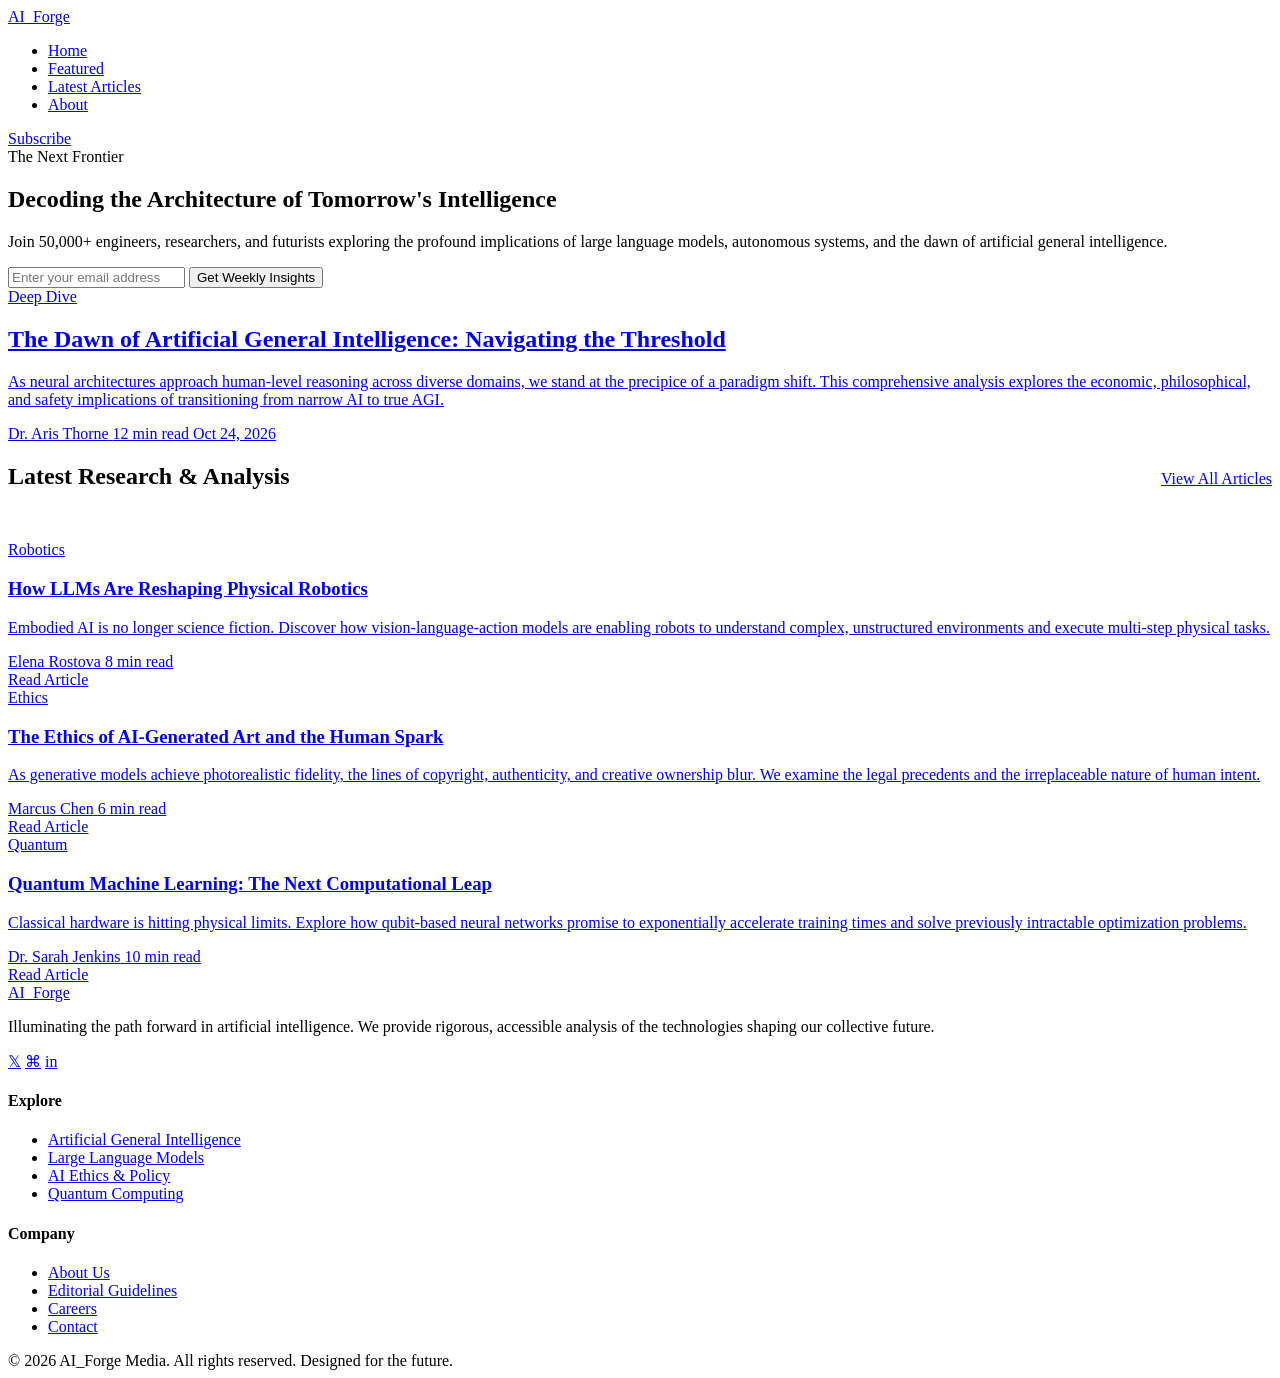
==== index.html @ b4e3f288 "Create index.html" ====
<!DOCTYPE html>
<html lang="en">
<head>
    <meta charset="UTF-8">
    <meta name="viewport" content="width=device-width, initial-scale=1.0">
    <meta name="description" content="AI_Forge: Exploring the frontiers of Artificial Intelligence, LLMs, and the future of technology.">
    <title>AI_Forge | The Future of Artificial Intelligence</title>
    
    <!-- Google Fonts -->
    <link rel="preconnect" href="https://fonts.googleapis.com">
    <link rel="preconnect" href="https://fonts.gstatic.com" crossorigin>
    <link href="https://fonts.googleapis.com/css2?family=Inter:wght@400;500;600&family=Space+Grotesk:wght@500;600;700;800&display=swap" rel="stylesheet">
    
    <!-- Stylesheet -->
    <link rel="stylesheet" href="style.css">
</head>
<body>

    <!-- Navigation -->
    <header class="site-header">
        <div class="container nav-container">
            <a href="index.html" class="logo">AI_<span>Forge</span></a>
            <nav>
                <ul class="nav-links">
                    <li><a href="index.html">Home</a></li>
                    <li><a href="#featured">Featured</a></li>
                    <li><a href="#latest">Latest Articles</a></li>
                    <li><a href="#about">About</a></li>
                </ul>
            </nav>
            <a href="#newsletter" class="btn-glow">Subscribe</a>
        </div>
    </header>

    <main>
        <!-- Hero Section -->
        <section class="hero">
            <div class="hero-orb"></div>
            <div class="container hero-content">
                <span class="tag">The Next Frontier</span>
                <h1>Decoding the Architecture of Tomorrow's Intelligence</h1>
                <p>Join 50,000+ engineers, researchers, and futurists exploring the profound implications of large language models, autonomous systems, and the dawn of artificial general intelligence.</p>
                
                <form class="newsletter-form" id="newsletter">
                    <input type="email" class="newsletter-input" placeholder="Enter your email address" required aria-label="Email address">
                    <button type="submit" class="btn-glow">Get Weekly Insights</button>
                </form>
            </div.>
        </section>

        <!-- Featured Post -->
        <section class="container featured-post" id="featured">
            <a href="blog.html" class="featured-card">
                <div class="featured-image"></div>
                <div class="featured-content">
                    <span class="tag purple">Deep Dive</span>
                    <h2>The Dawn of Artificial General Intelligence: Navigating the Threshold</h2>
                    <p>As neural architectures approach human-level reasoning across diverse domains, we stand at the precipice of a paradigm shift. This comprehensive analysis explores the economic, philosophical, and safety implications of transitioning from narrow AI to true AGI.</p>
                    <div class="meta">
                        <span>Dr. Aris Thorne</span>
                        <span class="meta-dot"></span>
                        <span>12 min read</span>
                        <span class="meta-dot"></span>
                        <span>Oct 24, 2026</span
                    </div>
                </div>
            </a>
        </section>

        <!-- Blog Grid -->
        <section class="container section-padding" id="latest">
            <div style="display: flex; justify-content: space-between; align-items: baseline; margin-bottom: 2rem;">
                <h2>Latest Research & Analysis</h2>
                <a href="#" class="read-more">View All Articles</a>
            </div>
            
            <div class="blog-grid">
                <!-- Post 1 -->
                <article class="post-card">
                    <a href="blog.html">
                        <div class="post-image"></div>
                        <div class="post-content">
                            <span class="tag">Robotics</span>
                            <h3>How LLMs Are Reshaping Physical Robotics</h3>
                            <p>Embodied AI is no longer science fiction. Discover how vision-language-action models are enabling robots to understand complex, unstructured environments and execute multi-step physical tasks.</p>
                            <div class="meta">
                                <span>Elena Rostova</span>
                                <span class="meta-dot"></span>
                                <span>8 min read</span>
                            </div>
                            <span class="read-more" style="margin-top: 1.5rem;">Read Article</span>
                        </div>
                    </a>
                </article>

                <!-- Post 2 -->
                <article class="post-card">
                    <a href="blog.html">
                        <div class="post-image"></div>
                        <div class="post-content">
                            <span class="tag purple">Ethics</span>
                            <h3>The Ethics of AI-Generated Art and the Human Spark</h3>
                            <p>As generative models achieve photorealistic fidelity, the lines of copyright, authenticity, and creative ownership blur. We examine the legal precedents and the irreplaceable nature of human intent.</p>
                            <div class="meta">
                                <span>Marcus Chen</span>
                                <span class="meta-dot"></span>
                                <span>6 min read</span>
                            </div>
                            <span class="read-more" style="margin-top: 1.5rem;">Read Article</span>
                        </div>
                    </a>
                </article>

                <!-- Post 3 -->
                <article class="post-card">
                    <a href="blog.html">
                        <div class="post-image"></div>
                        <div class="post-content">
                            <span class="tag">Quantum</span>
                            <h3>Quantum Machine Learning: The Next Computational Leap</h3>
                            <p>Classical hardware is hitting physical limits. Explore how qubit-based neural networks promise to exponentially accelerate training times and solve previously intractable optimization problems.</p>
                            <div class="meta">
                                <span>Dr. Sarah Jenkins</span>
                                <span class="meta-dot"></span>
                                <span>10 min read</span>
                            </div>
                            <span class="read-more" style="margin-top: 1.5rem;">Read Article</span>
                        </div>
                    </a>
                </article>
            </div>
        </section>
    </main>

    <!-- Footer -->
    <footer class="site-footer" id="about">
        <div class="container">
            <div class="footer-grid">
                <div class="footer-brand">
                    <a href="index.html" class="logo">AI_<span>Forge</span></a>
                    <p>Illuminating the path forward in artificial intelligence. We provide rigorous, accessible analysis of the technologies shaping our collective future.</p>
                    <div class="social-icons">
                        <a href="#" class="social-icon" aria-label="Twitter">𝕏</a>
                        <a href="#" class="social-icon" aria-label="GitHub">⌘</a>
                        <a href="#" class="social-icon" aria-label="LinkedIn">in</a>
                    </div>
                </div>
                
                <div>
                    <h4 class="footer-heading">Explore</h4>
                    <ul class="footer-links">
                        <li><a href="#">Artificial General Intelligence</a></li>
                        <li><a href="#">Large Language Models</a></li>
                        <li><a href="#">AI Ethics & Policy</a></li>
                        <li><a href="#">Quantum Computing</a></li>
                    </ul>
                </div>
                
                <div>
                    <h4 class="footer-heading">Company</h4>
                    <ul class="footer-links">
                        <li><a href="#">About Us</a></li>
                        <li><a href="#">Editorial Guidelines</a></li>
                        <li><a href="#">Careers</a></li>
                        <li><a href="#">Contact</a></li>
                    </ul>
                </div>
            </div>
            
            <div class="copyright">
                &copy; 2026 AI_Forge Media. All rights reserved. Designed for the future.
            </div>
        </div>
    </footer>

</body>
</html>
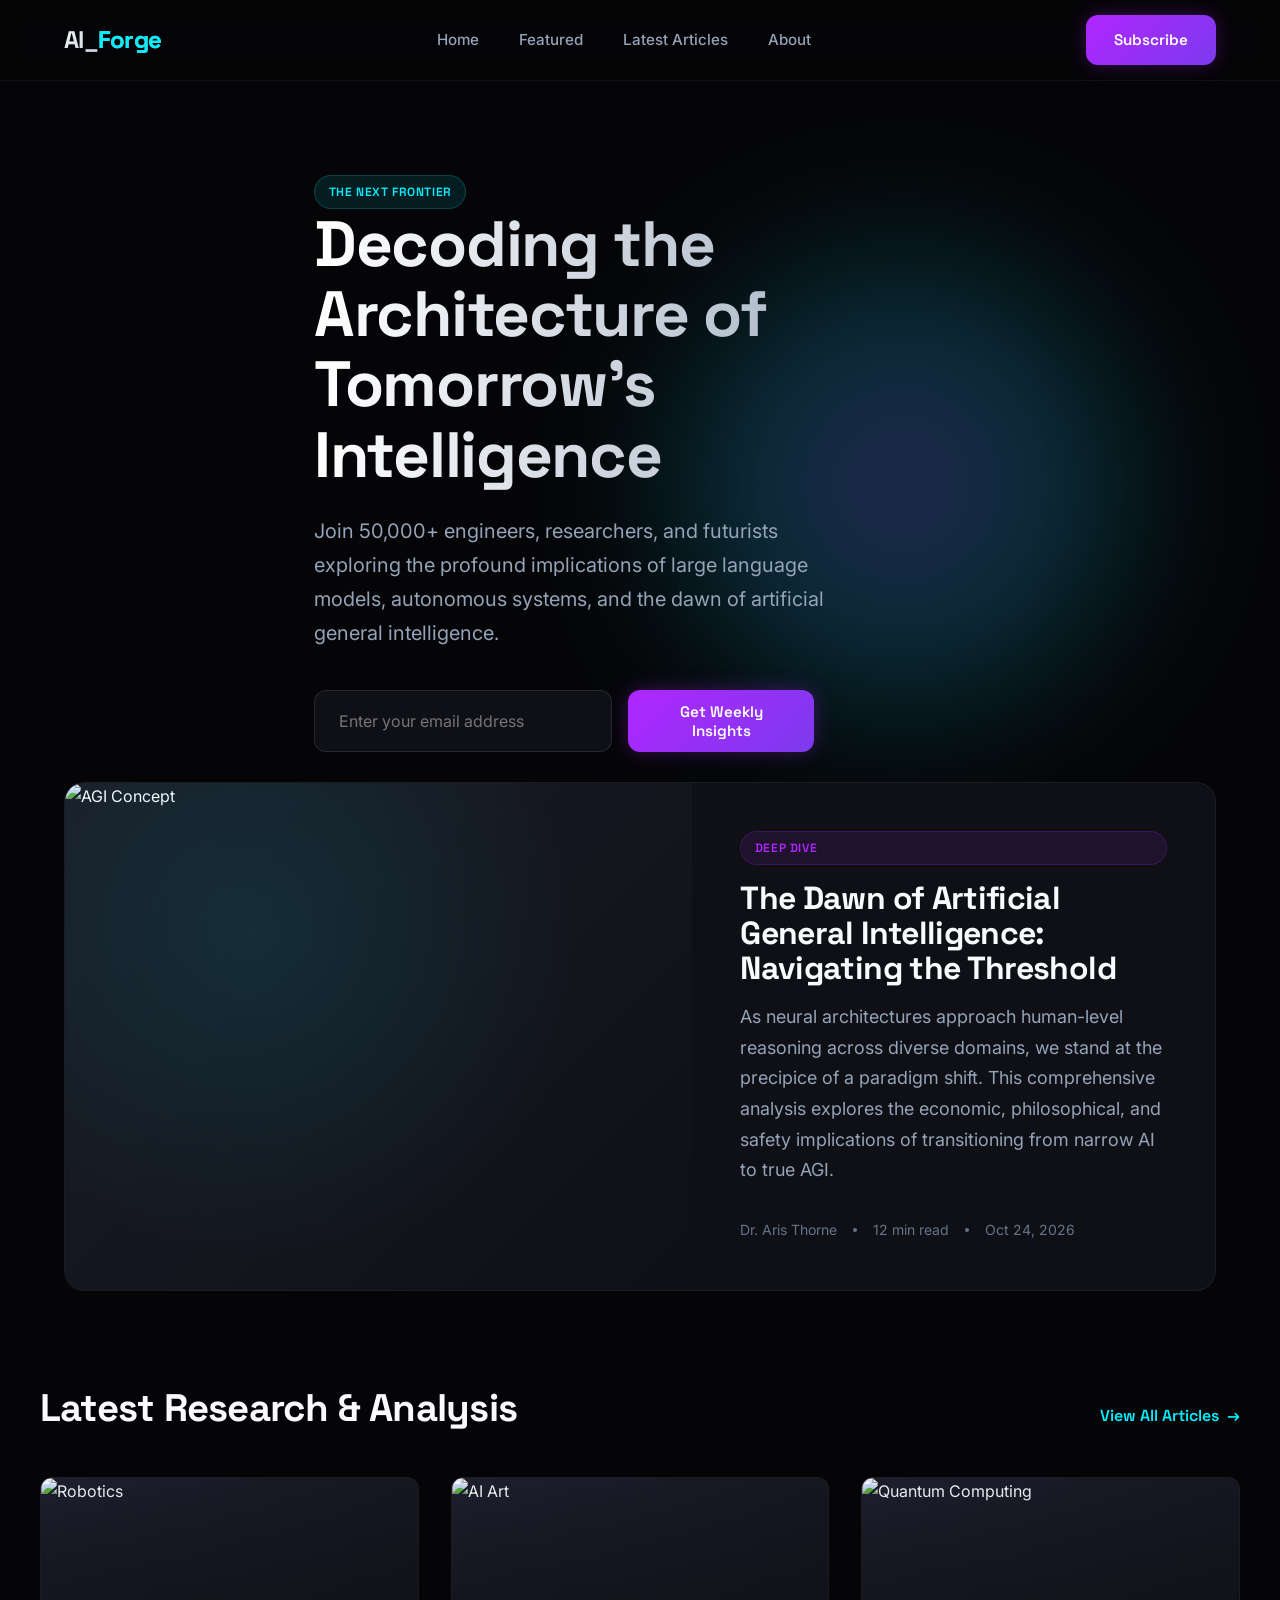
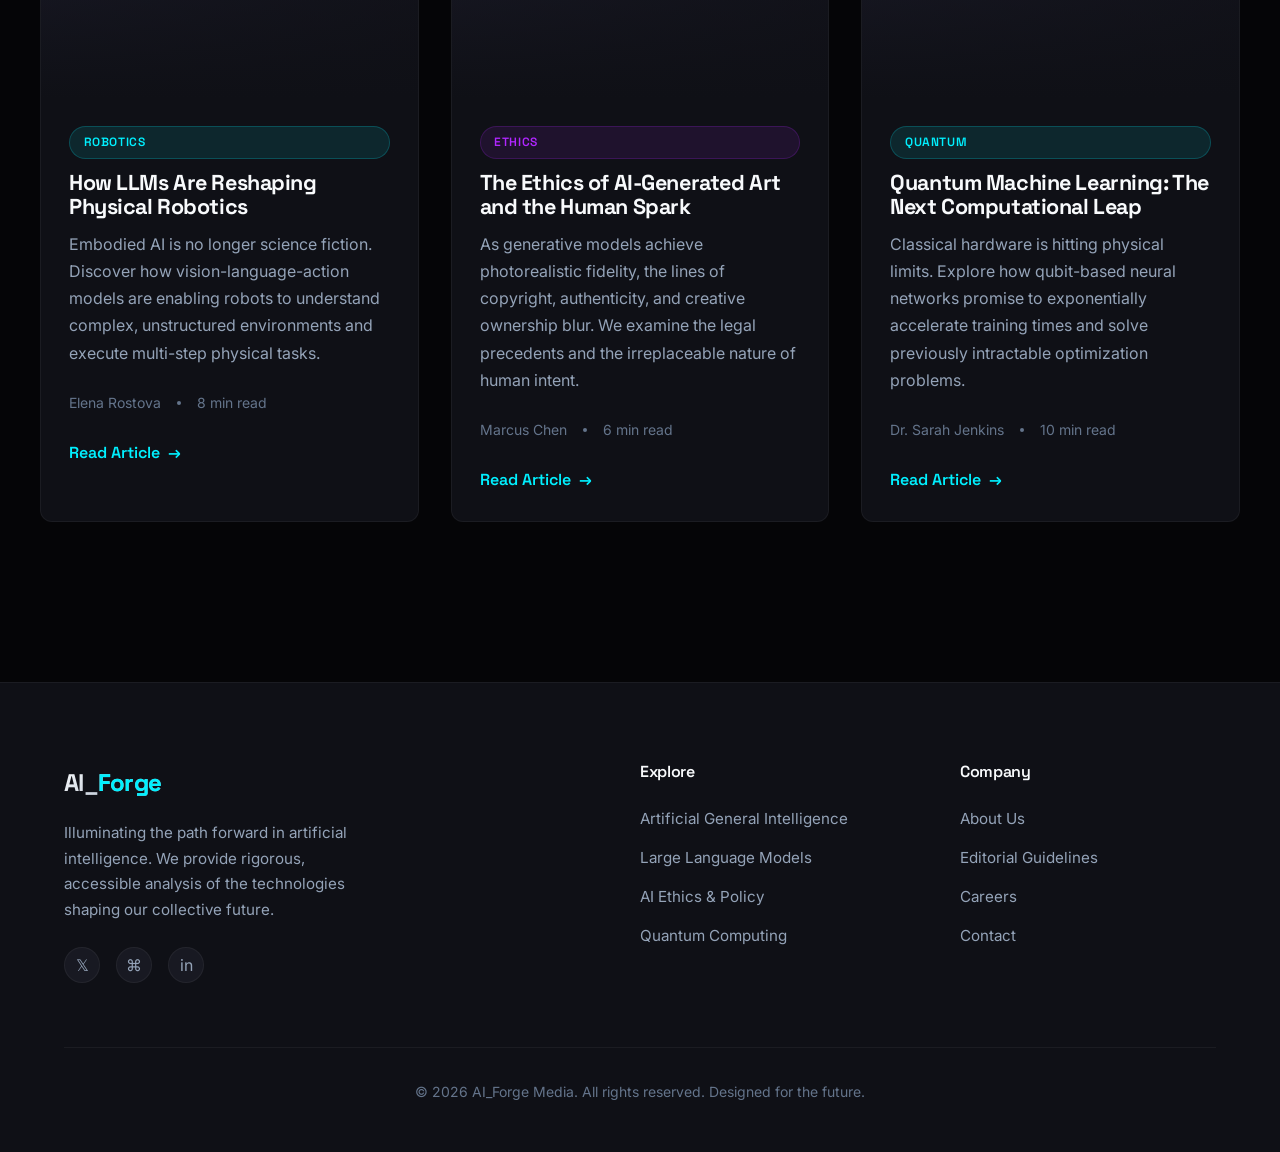
==== commit 99527215: "Fix HTML tags and add images to posts Fixed HTML structure by correcting closing tags and added imag" ====
--- a/index.html
+++ b/index.html
@@ -45,13 +45,15 @@
                     <input type="email" class="newsletter-input" placeholder="Enter your email address" required aria-label="Email address">
                     <button type="submit" class="btn-glow">Get Weekly Insights</button>
                 </form>
-            </div.>
+            </div> <!-- FIXED: Changed </div.> to </div> -->
         </section>
 
         <!-- Featured Post -->
         <section class="container featured-post" id="featured">
             <a href="blog.html" class="featured-card">
-                <div class="featured-image"></div>
+                <div class="featured-image">
+                    <img src="https://images.unsplash.com/photo-1620712943543-bcc4688e7485?auto=format&fit=crop&w=1200&q=80" alt="AGI Concept">
+                </div>
                 <div class="featured-content">
                     <span class="tag purple">Deep Dive</span>
                     <h2>The Dawn of Artificial General Intelligence: Navigating the Threshold</h2>
@@ -61,7 +63,7 @@
                         <span class="meta-dot"></span>
                         <span>12 min read</span>
                         <span class="meta-dot"></span>
-                        <span>Oct 24, 2026</span
+                        <span>Oct 24, 2026</span> <!-- FIXED: Added missing > -->
                     </div>
                 </div>
             </a>
@@ -78,7 +80,9 @@
                 <!-- Post 1 -->
                 <article class="post-card">
                     <a href="blog.html">
-                        <div class="post-image"></div>
+                        <div class="post-image">
+                            <img src="https://images.unsplash.com/photo-1561557944-6e7860d1a7eb?auto=format&fit=crop&w=800&q=80" alt="Robotics">
+                        </div>
                         <div class="post-content">
                             <span class="tag">Robotics</span>
                             <h3>How LLMs Are Reshaping Physical Robotics</h3>
@@ -96,7 +100,9 @@
                 <!-- Post 2 -->
                 <article class="post-card">
                     <a href="blog.html">
-                        <div class="post-image"></div>
+                        <div class="post-image">
+                            <img src="https://images.unsplash.com/photo-1547954575-855750c57bd3?auto=format&fit=crop&w=800&q=80" alt="AI Art">
+                        </div>
                         <div class="post-content">
                             <span class="tag purple">Ethics</span>
                             <h3>The Ethics of AI-Generated Art and the Human Spark</h3>
@@ -114,7 +120,9 @@
                 <!-- Post 3 -->
                 <article class="post-card">
                     <a href="blog.html">
-                        <div class="post-image"></div>
+                        <div class="post-image">
+                            <img src="https://images.unsplash.com/photo-1635070041078-e363dbe005cb?auto=format&fit=crop&w=800&q=80" alt="Quantum Computing">
+                        </div>
                         <div class="post-content">
                             <span class="tag">Quantum</span>
                             <h3>Quantum Machine Learning: The Next Computational Leap</h3>
--- a/style.css
+++ b/style.css
@@ -0,0 +1,909 @@
+/* =========================================
+   1. CSS VARIABLES & RESET
+   ========================================= */
+:root {
+  /* Palette: Deep Obsidian & Charcoal */
+  --bg-primary: #050507;
+  --bg-secondary: #0f1016;
+  --bg-tertiary: #181922;
+  
+  /* Typography: Crisp Slate & White */
+  --text-primary: #f8fafc;
+  --text-secondary: #94a3b8;
+  --text-muted: #64748b;
+  
+  /* Accents: Neon Cyan, Purple, Radioactive Green */
+  --accent-cyan: #00f0ff;
+  --accent-purple: #b026ff;
+  --accent-green: #39ff14;
+  
+  /* Typography */
+  --font-heading: 'Space Grotesk', sans-serif;
+  --font-body: 'Inter', sans-serif;
+  
+  /* Spacing & Radii */
+  --radius-sm: 8px;
+  --radius-md: 12px;
+  --radius-lg: 20px;
+  --radius-full: 9999px;
+  
+  /* Transitions */
+  --ease-out: cubic-bezier(0.16, 1, 0.3, 1);
+  --transition-fast: 0.2s var(--ease-out);
+  --transition-smooth: 0.4s var(--ease-out);
+  
+  /* Glows */
+  --glow-cyan: 0 0 20px rgba(0, 240, 255, 0.15), 0 0 40px rgba(0, 240, 255, 0.05);
+  --glow-purple: 0 0 20px rgba(176, 38, 255, 0.2), 0 0 60px rgba(176, 38, 255, 0.1);
+}
+
+*, *::before, *::after {
+  box-sizing: border-box;
+  margin: 0;
+  padding: 0;
+}
+
+html {
+  scroll-behavior: smooth;
+  font-size: 16px;
+}
+
+body {
+  background-color: var(--bg-primary);
+  color: var(--text-primary);
+  font-family: var(--font-body);
+  line-height: 1.7;
+  -webkit-font-smoothing: antialiased;
+  overflow-x: hidden;
+}
+
+/* =========================================
+   2. TYPOGRAPHY
+   ========================================= */
+h1, h2, h3, h4, h5, h6 {
+  font-family: var(--font-heading);
+  font-weight: 700;
+  line-height: 1.1;
+  letter-spacing: -0.02em;
+  color: var(--text-primary);
+}
+
+h1 { font-size: clamp(2.5rem, 5vw, 4.5rem); }
+h2 { font-size: clamp(1.8rem, 3vw, 2.5rem); }
+h3 { font-size: 1.5rem; }
+
+p {
+  color: var(--text-secondary);
+  margin-bottom: 1.5rem;
+  font-size: 1.125rem;
+}
+
+a {
+  color: inherit;
+  text-decoration: none;
+  transition: color var(--transition-fast);
+}
+
+/* =========================================
+   3. UTILITIES & LAYOUT
+   ========================================= */
+.container {
+  width: 100%;
+  max-width: 1200px;
+  margin: 0 auto;
+  padding: 0 1.5rem;
+}
+
+.section-padding {
+  padding: 6rem 0;
+}
+
+.tag {
+  display: inline-block;
+  padding: 0.35rem 0.85rem;
+  background: rgba(0, 240, 255, 0.1);
+  color: var(--accent-cyan);
+  font-family: var(--font-heading);
+  font-size: 0.75rem;
+  font-weight: 600;
+  letter-spacing: 0.05em;
+  text-transform: uppercase;
+  border-radius: var(--radius-full);
+  border: 1px solid rgba(0, 240, 255, 0.2);
+}
+
+.tag.purple {
+  background: rgba(176, 38, 255, 0.1);
+  color: var(--accent-purple);
+  border-color: rgba(176, 38, 255, 0.2);
+}
+
+/* =========================================
+   4. NAVIGATION
+   ========================================= */
+.site-header {
+  position: sticky;
+  top: 0;
+  z-index: 100;
+  background: rgba(5, 5, 7, 0.7);
+  backdrop-filter: blur(16px);
+  -webkit-backdrop-filter: blur(16px);
+  border-bottom: 1px solid rgba(255, 255, 255, 0.05);
+}
+
+.nav-container {
+  display: flex;
+  justify-content: space-between;
+  align-items: center;
+  height: 80px;
+}
+
+.logo {
+  font-family: var(--font-heading);
+  font-size: 1.5rem;
+  font-weight: 800;
+  letter-spacing: -0.03em;
+  background: linear-gradient(135deg, var(--text-primary) 0%, var(--text-secondary) 100%);
+  -webkit-background-clip: text;
+  -webkit-text-fill-color: transparent;
+}
+
+.logo span {
+  color: var(--accent-cyan);
+  -webkit-text-fill-color: var(--accent-cyan);
+}
+
+.nav-links {
+  display: flex;
+  gap: 2.5rem;
+  list-style: none;
+}
+
+.nav-links a {
+  font-size: 0.95rem;
+  font-weight: 500;
+  color: var(--text-secondary);
+  position: relative;
+}
+
+.nav-links a::after {
+  content: '';
+  position: absolute;
+  bottom: -4px;
+  left: 0;
+  width: 0;
+  height: 2px;
+  background: var(--accent-cyan);
+  transition: width var(--transition-smooth);
+  box-shadow: var(--glow-cyan);
+}
+
+.nav-links a:hover {
+  color: var(--text-primary);
+}
+
+.nav-links a:hover::after {
+  width: 100%;
+}
+
+.btn-glow {
+  display: inline-flex;
+  align-items: center;
+  justify-content: center;
+  padding: 0.75rem 1.75rem;
+  background: linear-gradient(135deg, var(--accent-purple), #7c3aed);
+  color: white;
+  font-family: var(--font-heading);
+  font-weight: 600;
+  font-size: 0.95rem;
+  border-radius: var(--radius-md);
+  border: none;
+  cursor: pointer;
+  transition: all var(--transition-smooth);
+  box-shadow: 0 0 20px rgba(176, 38, 255, 0.3);
+}
+
+.btn-glow:hover {
+  transform: translateY(-2px);
+  box-shadow: 0 0 30px rgba(176, 38, 255, 0.5), 0 0 60px rgba(0, 240, 255, 0.2);
+}
+
+/* =========================================
+   5. HERO SECTION
+   ========================================= */
+.hero {
+  position: relative;
+  min-height: 85vh;
+  display: flex;
+  align-items: center;
+  overflow: hidden;
+  padding: 4rem 0;
+}
+
+.hero-content {
+  position: relative;
+  z-index: 2;
+  max-width: 700px;
+  animation: fade-in-up 0.8s var(--ease-out) forwards;
+}
+
+.hero h1 {
+  margin-bottom: 1.5rem;
+  background: linear-gradient(to right, #fff 0%, #94a3b8 100%);
+  -webkit-background-clip: text;
+  -webkit-text-fill-color: transparent;
+}
+
+.hero p {
+  font-size: 1.25rem;
+  margin-bottom: 2.5rem;
+  max-width: 550px;
+}
+
+.newsletter-form {
+  display: flex;
+  gap: 1rem;
+  max-width: 500px;
+}
+
+.newsletter-input {
+  flex: 1;
+  padding: 1rem 1.5rem;
+  background: var(--bg-secondary);
+  border: 1px solid rgba(255, 255, 255, 0.1);
+  border-radius: var(--radius-md);
+  color: var(--text-primary);
+  font-family: var(--font-body);
+  font-size: 1rem;
+  transition: all var(--transition-fast);
+}
+
+.newsletter-input:focus {
+  outline: none;
+  border-color: var(--accent-cyan);
+  box-shadow: var(--glow-cyan);
+}
+
+/* Abstract Orb */
+.hero-orb {
+  position: absolute;
+  top: 20%;
+  right: 10%;
+  width: 500px;
+  height: 500px;
+  background: radial-gradient(circle, var(--accent-purple) 0%, var(--accent-cyan) 50%, transparent 70%);
+  filter: blur(80px);
+  opacity: 0.25;
+  z-index: 1;
+  animation: orb-float 10s ease-in-out infinite, orb-pulse 6s ease-in-out infinite alternate;
+  pointer-events: none;
+}
+
+@keyframes orb-float {
+  0%, 100% { transform: translate(0, 0) rotate(0deg); }
+  50% { transform: translate(-30px, 40px) rotate(10deg); }
+}
+
+@keyframes orb-pulse {
+  0% { opacity: 0.2; transform: scale(1); }
+  100% { opacity: 0.35; transform: scale(1.15); }
+}
+
+@keyframes fade-in-up {
+  from { opacity: 0; transform: translateY(30px); }
+  to { opacity: 1; transform: translateY(0); }
+}
+
+/* =========================================
+   6. FEATURED POST
+   ========================================= */
+.featured-post {
+  margin-top: -4rem;
+  position: relative;
+  z-index: 10;
+}
+
+.featured-card {
+  display: grid;
+  grid-template-columns: 1.2fr 1fr;
+  background: var(--bg-secondary);
+  border-radius: var(--radius-lg);
+  overflow: hidden;
+  border: 1px solid rgba(255, 255, 255, 0.05);
+  transition: all var(--transition-smooth);
+}
+
+.featured-card:hover {
+  transform: translateY(-5px);
+  border-color: rgba(0, 240, 255, 0.2);
+  box-shadow: var(--glow-cyan);
+}
+
+.featured-image {
+  background: linear-gradient(135deg, #1a1b26 0%, #0f1016 100%);
+  min-height: 400px;
+  position: relative;
+  overflow: hidden;
+}
+
+/* NEW: Image styling to fill the placeholder perfectly */
+.featured-image img, 
+.post-image img, 
+.hero-img-placeholder img {
+  width: 100%;
+  height: 100%;
+  object-fit: cover;
+  position: absolute;
+  top: 0;
+  left: 0;
+  z-index: 0;
+  transition: transform 0.6s var(--ease-out);
+}
+
+/* Ensure gradient overlays stay on top of the images */
+.featured-image::before,
+.post-image::after,
+.hero-img-placeholder::before {
+  z-index: 1; 
+}
+
+.featured-image::before {
+  content: '';
+  position: absolute;
+  inset: 0;
+  background: radial-gradient(circle at 30% 30%, rgba(0, 240, 255, 0.1), transparent 60%);
+}
+
+.featured-content {
+  padding: 3rem;
+  display: flex;
+  flex-direction: column;
+  justify-content: center;
+}
+
+.featured-content h2 {
+  margin: 1rem 0;
+  font-size: 2rem;
+}
+
+.featured-content p {
+  margin-bottom: 2rem;
+}
+
+.meta {
+  display: flex;
+  align-items: center;
+  gap: 1rem;
+  font-size: 0.875rem;
+  color: var(--text-muted);
+  margin-top: auto;
+}
+
+.meta-dot {
+  width: 4px;
+  height: 4px;
+  background: var(--text-muted);
+  border-radius: 50%;
+}
+
+/* =========================================
+   7. BLOG GRID
+   ========================================= */
+.blog-grid {
+  display: grid;
+  grid-template-columns: repeat(auto-fit, minmax(340px, 1fr));
+  gap: 2rem;
+  margin-top: 3rem;
+}
+
+.post-card {
+  background: var(--bg-secondary);
+  border-radius: var(--radius-md);
+  overflow: hidden;
+  border: 1px solid rgba(255, 255, 255, 0.05);
+  transition: all var(--transition-smooth);
+  display: flex;
+  flex-direction: column;
+}
+
+.post-card:hover {
+  transform: translateY(-8px);
+  border-color: rgba(176, 38, 255, 0.3);
+  box-shadow: var(--glow-purple);
+}
+
+.post-image {
+  height: 220px;
+  background: linear-gradient(135deg, #1e1e2e 0%, #12121a 100%);
+  position: relative;
+  overflow: hidden;
+}
+
+.post-image::after {
+  content: '';
+  position: absolute;
+  inset: 0;
+  background: linear-gradient(to top, var(--bg-secondary), transparent);
+}
+
+/* UPDATED: Scale the image itself on hover for a smoother effect */
+.post-card:hover .post-image img {
+  transform: scale(1.08);
+}
+
+.post-content {
+  padding: 1.75rem;
+  flex: 1;
+  display: flex;
+  flex-direction: column;
+}
+
+.post-content h3 {
+  font-size: 1.35rem;
+  margin: 0.75rem 0;
+  transition: color var(--transition-fast);
+}
+
+.post-card:hover .post-content h3 {
+  color: var(--accent-cyan);
+}
+
+.post-content p {
+  font-size: 1rem;
+  margin-bottom: 1.5rem;
+  flex: 1;
+}
+
+.read-more {
+  font-family: var(--font-heading);
+  font-weight: 600;
+  color: var(--accent-cyan);
+  display: inline-flex;
+  align-items: center;
+  gap: 0.5rem;
+  position: relative;
+}
+
+.read-more::after {
+  content: '→';
+  transition: transform var(--transition-fast);
+}
+
+.read-more:hover::after {
+  transform: translateX(5px);
+}
+
+/* =========================================
+   8. BLOG ARTICLE PAGE SPECIFICS
+   ========================================= */
+.reading-progress {
+  position: fixed;
+  top: 80px; /* Below nav */
+  left: 0;
+  height: 3px;
+  background: linear-gradient(90deg, var(--accent-cyan), var(--accent-purple));
+  width: 100%;
+  transform-origin: left;
+  animation: scroll-progress auto linear;
+  animation-timeline: scroll();
+  z-index: 99;
+  box-shadow: 0 0 10px var(--accent-cyan);
+}
+
+@keyframes scroll-progress {
+  from { transform: scaleX(0); }
+  to { transform: scaleX(1); }
+}
+
+.article-header {
+  text-align: center;
+  max-width: 800px;
+  margin: 4rem auto 3rem;
+}
+
+.article-header h1 {
+  margin: 1.5rem 0;
+  font-size: clamp(2rem, 4vw, 3.5rem);
+}
+
+.author-profile {
+  display: inline-flex;
+  align-items: center;
+  gap: 1rem;
+  margin-top: 2rem;
+  padding: 0.75rem 1.5rem;
+  background: var(--bg-secondary);
+  border-radius: var(--radius-full);
+  border: 1px solid rgba(255, 255, 255, 0.05);
+}
+
+.author-avatar {
+  width: 40px;
+  height: 40px;
+  border-radius: 50%;
+  background: linear-gradient(135deg, var(--accent-purple), var(--accent-cyan));
+}
+
+.author-info {
+  text-align: left;
+}
+
+.author-name {
+  font-family: var(--font-heading);
+  font-weight: 600;
+  font-size: 0.95rem;
+  color: var(--text-primary);
+}
+
+.author-role {
+  font-size: 0.8rem;
+  color: var(--text-muted);
+}
+
+.article-hero {
+  width: 100%;
+  max-width: 1000px;
+  margin: 0 auto 4rem;
+  border-radius: var(--radius-lg);
+  overflow: hidden;
+  position: relative;
+}
+
+.hero-img-placeholder {
+  width: 100%;
+  height: 500px;
+  background: linear-gradient(135deg, #0f1016 0%, #1a1b26 50%, #0f1016 100%);
+  position: relative;
+}
+
+.hero-img-placeholder::before {
+  content: '';
+  position: absolute;
+  inset: 0;
+  background: repeating-linear-gradient(
+    45deg,
+    transparent,
+    transparent 10px,
+    rgba(0, 240, 255, 0.03) 10px,
+    rgba(0, 240, 255, 0.03) 20px
+  );
+}
+
+.article-hero figcaption {
+  text-align: center;
+  margin-top: 1rem;
+  font-size: 0.875rem;
+  color: var(--text-muted);
+  font-style: italic;
+}
+
+.article-body {
+  max-width: 720px;
+  margin: 0 auto;
+}
+
+.article-body h2 {
+  margin: 3rem 0 1.5rem;
+  color: var(--text-primary);
+  position: relative;
+  padding-left: 1.5rem;
+}
+
+.article-body h2::before {
+  content: '';
+  position: absolute;
+  left: 0;
+  top: 50%;
+  transform: translateY(-50%);
+  width: 4px;
+  height: 70%;
+  background: var(--accent-cyan);
+  border-radius: 2px;
+  box-shadow: var(--glow-cyan);
+}
+
+.article-body h3 {
+  margin: 2.5rem 0 1rem;
+  color: var(--accent-purple);
+}
+
+.article-body blockquote {
+  margin: 3rem 0;
+  padding: 2rem 2.5rem;
+  background: var(--bg-secondary);
+  border-left: 4px solid var(--accent-purple);
+  border-radius: 0 var(--radius-md) var(--radius-md) 0;
+  font-family: var(--font-heading);
+  font-size: 1.35rem;
+  font-style: italic;
+  color: var(--text-primary);
+  box-shadow: var(--glow-purple);
+}
+
+.article-body blockquote cite {
+  display: block;
+  margin-top: 1rem;
+  font-size: 0.9rem;
+  font-style: normal;
+  color: var(--text-muted);
+  font-family: var(--font-body);
+}
+
+/* Code Block Styling */
+.code-block {
+  background: #0d0d12;
+  border: 1px solid rgba(255, 255, 255, 0.1);
+  border-radius: var(--radius-md);
+  margin: 2rem 0;
+  overflow: hidden;
+  font-family: 'Fira Code', monospace;
+  font-size: 0.9rem;
+}
+
+.code-header {
+  background: rgba(255, 255, 255, 0.03);
+  padding: 0.75rem 1.5rem;
+  border-bottom: 1px solid rgba(255, 255, 255, 0.05);
+  display: flex;
+  gap: 0.5rem;
+}
+
+.code-dot {
+  width: 12px;
+  height: 12px;
+  border-radius: 50%;
+}
+.dot-red { background: #ff5f56; }
+.dot-yellow { background: #ffbd2e; }
+.dot-green { background: #27c93f; }
+
+.code-block pre {
+  padding: 1.5rem;
+  overflow-x: auto;
+  color: #e2e8f0;
+  line-height: 1.6;
+}
+
+.token.keyword { color: var(--accent-purple); }
+.token.function { color: var(--accent-cyan); }
+.token.string { color: var(--accent-green); }
+.token.comment { color: var(--text-muted); font-style: italic; }
+
+/* Styled Lists */
+.article-body ul {
+  list-style: none;
+  margin: 2rem 0;
+  padding-left: 1rem;
+}
+
+.article-body ul li {
+  position: relative;
+  padding-left: 2rem;
+  margin-bottom: 1rem;
+  color: var(--text-secondary);
+}
+
+.article-body ul li::before {
+  content: '▹';
+  position: absolute;
+  left: 0;
+  color: var(--accent-cyan);
+  font-size: 1.2rem;
+  line-height: 1.5;
+}
+
+/* Social Share */
+.social-share {
+  max-width: 720px;
+  margin: 4rem auto;
+  padding: 2rem;
+  background: var(--bg-secondary);
+  border-radius: var(--radius-md);
+  border: 1px solid rgba(255, 255, 255, 0.05);
+  display: flex;
+  justify-content: space-between;
+  align-items: center;
+}
+
+.share-title {
+  font-family: var(--font-heading);
+  font-weight: 600;
+}
+
+.share-buttons {
+  display: flex;
+  gap: 1rem;
+}
+
+.share-btn {
+  width: 40px;
+  height: 40px;
+  border-radius: 50%;
+  background: var(--bg-tertiary);
+  display: flex;
+  align-items: center;
+  justify-content: center;
+  color: var(--text-secondary);
+  transition: all var(--transition-fast);
+  border: 1px solid rgba(255, 255, 255, 0.05);
+}
+
+.share-btn:hover {
+  background: var(--accent-cyan);
+  color: var(--bg-primary);
+  box-shadow: var(--glow-cyan);
+  transform: translateY(-3px);
+}
+
+/* Post Navigation */
+.post-navigation {
+  max-width: 1000px;
+  margin: 0 auto 6rem;
+  display: grid;
+  grid-template-columns: 1fr 1fr;
+  gap: 2rem;
+}
+
+.nav-card {
+  background: var(--bg-secondary);
+  padding: 2rem;
+  border-radius: var(--radius-md);
+  border: 1px solid rgba(255, 255, 255, 0.05);
+  transition: all var(--transition-smooth);
+}
+
+.nav-card:hover {
+  border-color: var(--accent-purple);
+  transform: translateY(-4px);
+}
+
+.nav-card.next {
+  text-align: right;
+}
+
+.nav-label {
+  font-size: 0.8rem;
+  text-transform: uppercase;
+  letter-spacing: 0.1em;
+  color: var(--text-muted);
+  margin-bottom: 0.5rem;
+  display: block;
+}
+
+.nav-card h4 {
+  font-size: 1.1rem;
+  color: var(--text-primary);
+  transition: color var(--transition-fast);
+}
+
+.nav-card:hover h4 {
+  color: var(--accent-cyan);
+}
+
+/* =========================================
+   9. FOOTER
+   ========================================= */
+.site-footer {
+  background: var(--bg-secondary);
+  border-top: 1px solid rgba(255, 255, 255, 0.05);
+  padding: 5rem 0 3rem;
+  margin-top: 4rem;
+}
+
+.footer-grid {
+  display: grid;
+  grid-template-columns: 2fr 1fr 1fr;
+  gap: 4rem;
+}
+
+.footer-brand p {
+  margin-top: 1rem;
+  max-width: 300px;
+  font-size: 0.95rem;
+}
+
+.footer-heading {
+  font-family: var(--font-heading);
+  font-size: 1rem;
+  font-weight: 600;
+  margin-bottom: 1.5rem;
+  color: var(--text-primary);
+}
+
+.footer-links {
+  list-style: none;
+}
+
+.footer-links li {
+  margin-bottom: 0.75rem;
+}
+
+.footer-links a {
+  color: var(--text-secondary);
+  font-size: 0.95rem;
+  transition: all var(--transition-fast);
+}
+
+.footer-links a:hover {
+  color: var(--accent-cyan);
+  padding-left: 5px;
+}
+
+.social-icons {
+  display: flex;
+  gap: 1rem;
+  margin-top: 1.5rem;
+}
+
+.social-icon {
+  width: 36px;
+  height: 36px;
+  border-radius: 50%;
+  background: var(--bg-tertiary);
+  display: flex;
+  align-items: center;
+  justify-content: center;
+  color: var(--text-secondary);
+  transition: all var(--transition-fast);
+  border: 1px solid rgba(255, 255, 255, 0.05);
+}
+
+.social-icon:hover {
+  background: var(--accent-purple);
+  color: white;
+  box-shadow: var(--glow-purple);
+}
+
+.copyright {
+  text-align: center;
+  margin-top: 4rem;
+  padding-top: 2rem;
+  border-top: 1px solid rgba(255, 255, 255, 0.05);
+  color: var(--text-muted);
+  font-size: 0.875rem;
+}
+
+/* =========================================
+   10. RESPONSIVE DESIGN
+   ========================================= */
+@media (max-width: 968px) {
+  .featured-card {
+    grid-template-columns: 1fr;
+  }
+  .featured-image {
+    min-height: 250px;
+  }
+  .footer-grid {
+    grid-template-columns: 1fr 1fr;
+    gap: 3rem;
+  }
+  .post-navigation {
+    grid-template-columns: 1fr;
+  }
+  .nav-card.next {
+    text-align: left;
+  }
+}
+
+@media (max-width: 768px) {
+  .nav-links {
+    display: none; /* Simplified for mobile; would typically use a hamburger menu */
+  }
+  .hero-orb {
+    width: 300px;
+    height: 300px;
+    right: -50px;
+  }
+  .newsletter-form {
+    flex-direction: column;
+  }
+  .footer-grid {
+    grid-template-columns: 1fr;
+    gap: 2.5rem;
+  }
+  .social-share {
+    flex-direction: column;
+    gap: 1.5rem;
+    text-align: center;
+  }
+}
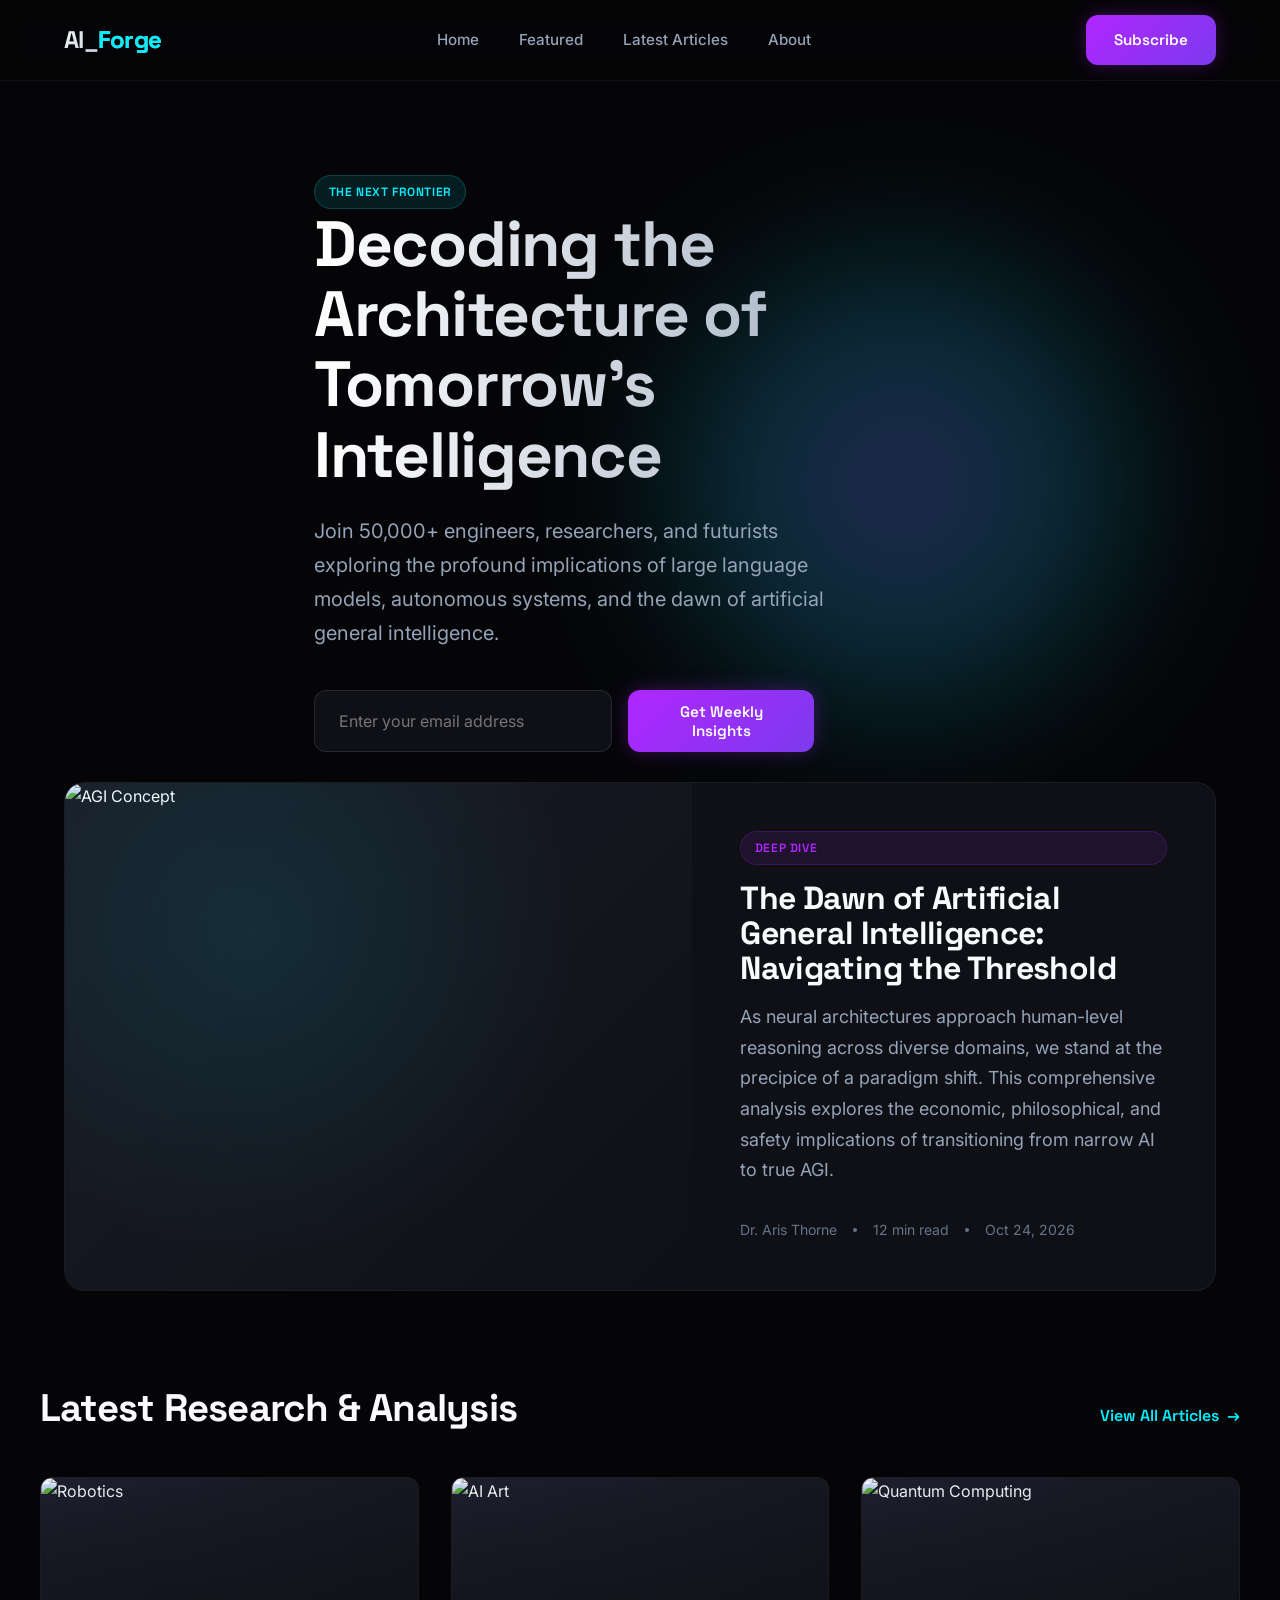
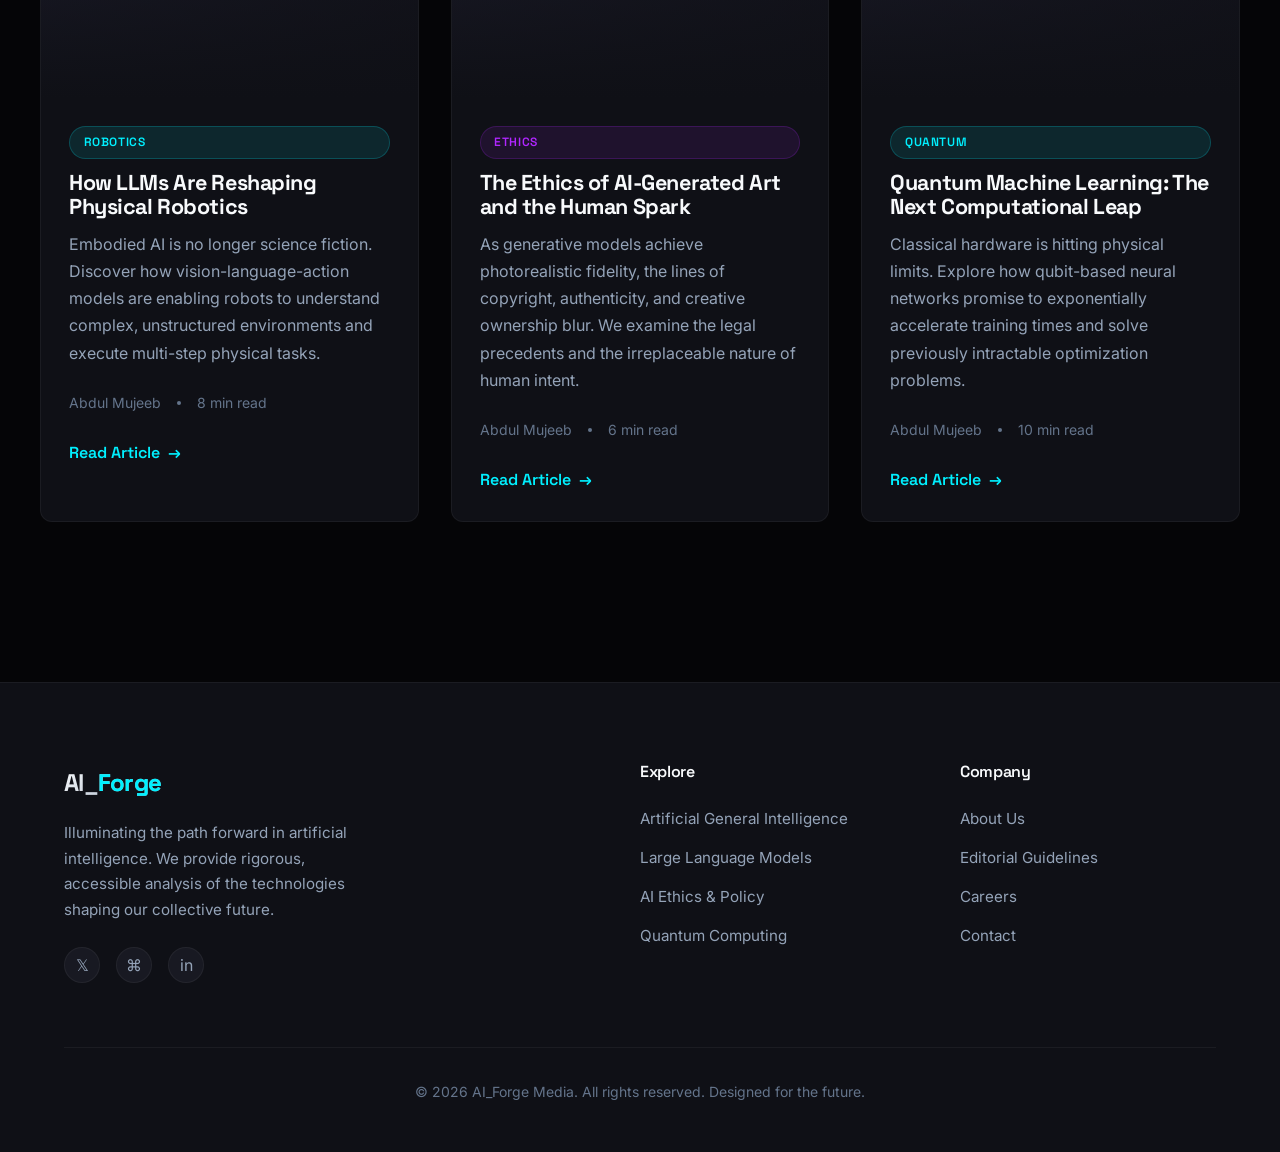
==== commit 1702b4d8: "Update index.html" ====
--- a/index.html
+++ b/index.html
@@ -88,7 +88,7 @@
                             <h3>How LLMs Are Reshaping Physical Robotics</h3>
                             <p>Embodied AI is no longer science fiction. Discover how vision-language-action models are enabling robots to understand complex, unstructured environments and execute multi-step physical tasks.</p>
                             <div class="meta">
-                                <span>Elena Rostova</span>
+                                <span>Abdul Mujeeb</span>
                                 <span class="meta-dot"></span>
                                 <span>8 min read</span>
                             </div>
@@ -108,7 +108,7 @@
                             <h3>The Ethics of AI-Generated Art and the Human Spark</h3>
                             <p>As generative models achieve photorealistic fidelity, the lines of copyright, authenticity, and creative ownership blur. We examine the legal precedents and the irreplaceable nature of human intent.</p>
                             <div class="meta">
-                                <span>Marcus Chen</span>
+                                <span>Abdul Mujeeb</span>
                                 <span class="meta-dot"></span>
                                 <span>6 min read</span>
                             </div>
@@ -128,7 +128,7 @@
                             <h3>Quantum Machine Learning: The Next Computational Leap</h3>
                             <p>Classical hardware is hitting physical limits. Explore how qubit-based neural networks promise to exponentially accelerate training times and solve previously intractable optimization problems.</p>
                             <div class="meta">
-                                <span>Dr. Sarah Jenkins</span>
+                                <span>Abdul Mujeeb</span>
                                 <span class="meta-dot"></span>
                                 <span>10 min read</span>
                             </div>
